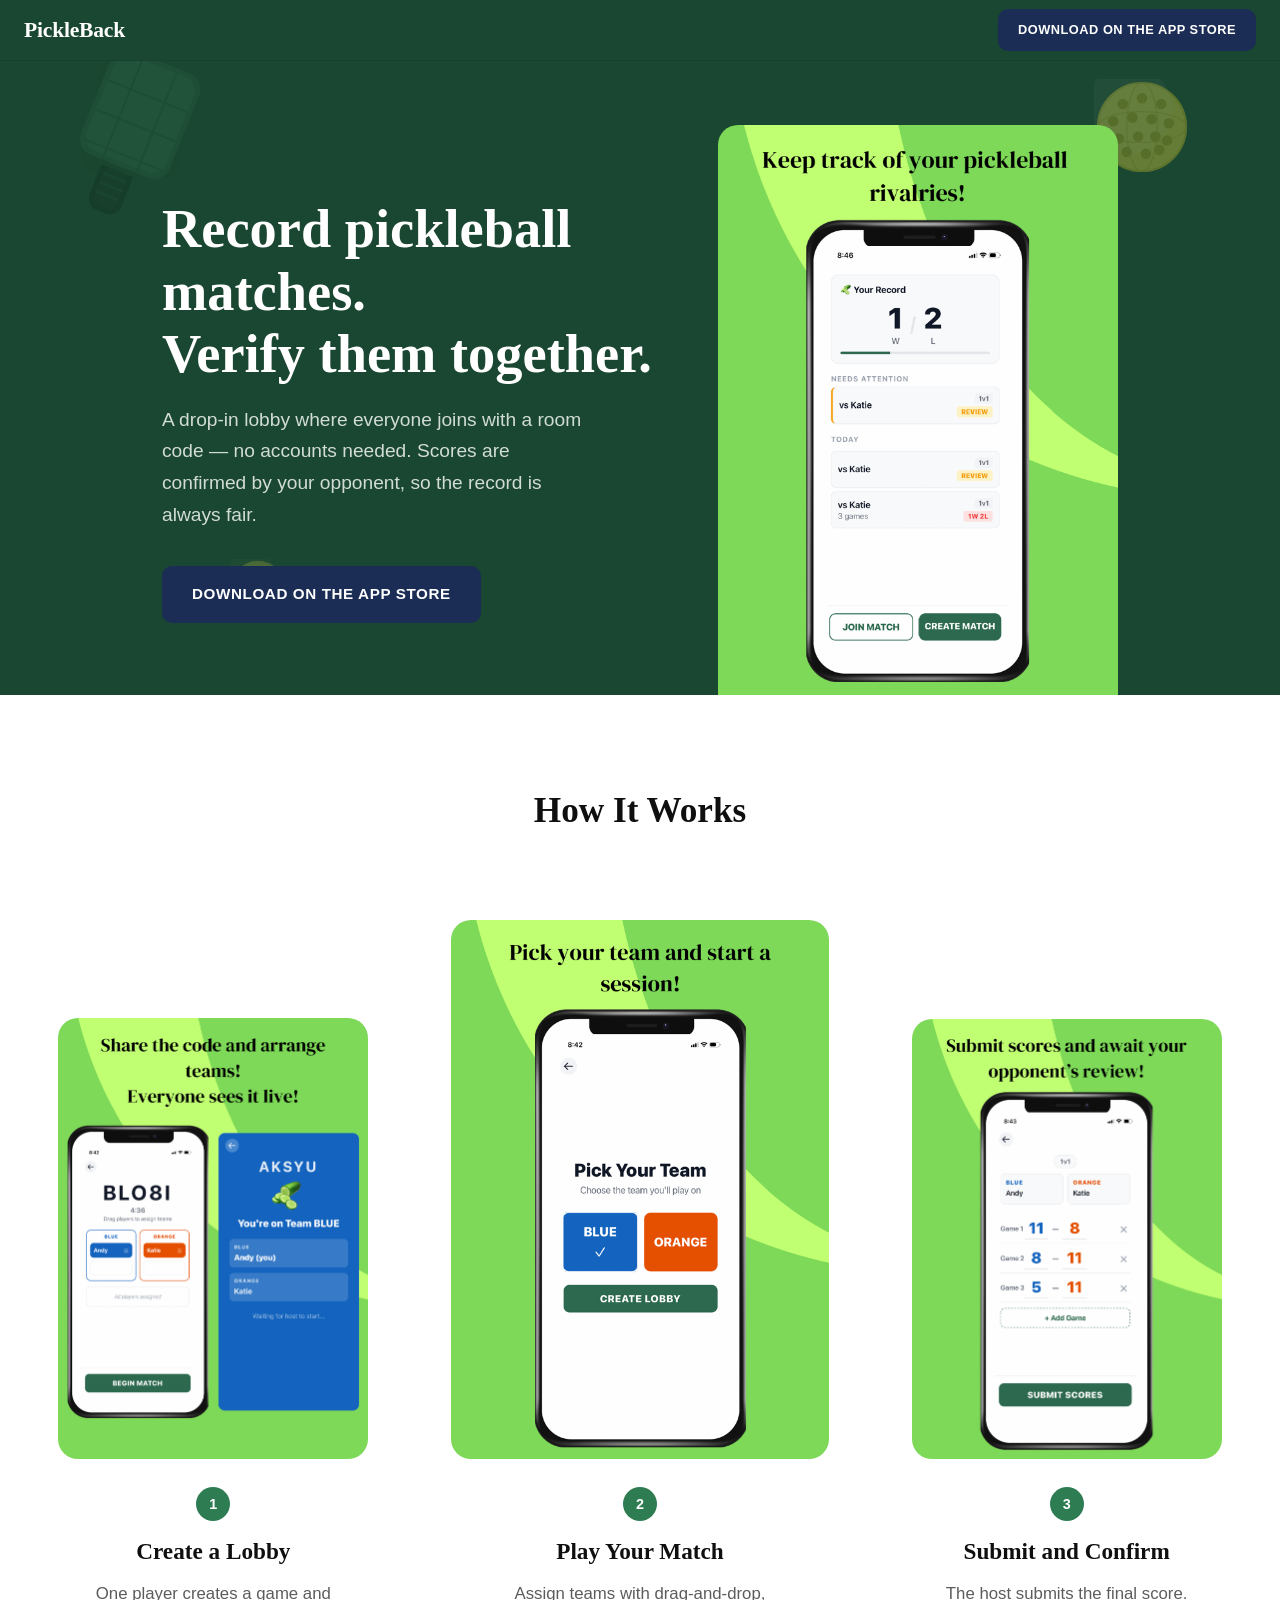
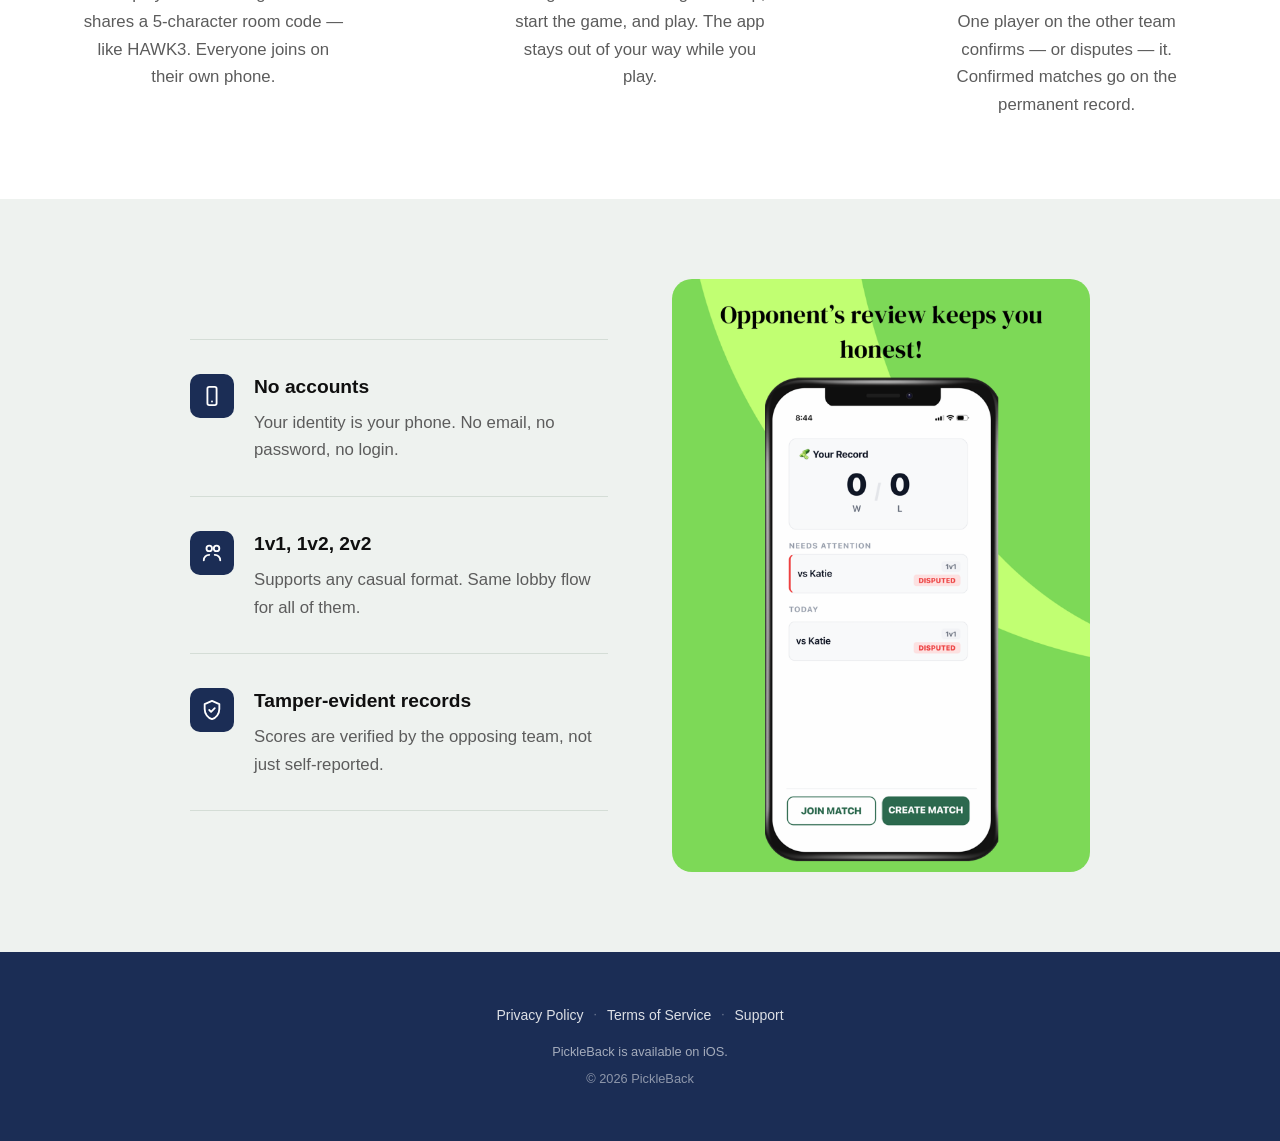
==== index.html @ de9f988d "initial product site" ====
<!DOCTYPE html>
<html lang="en">
<head>
  <meta charset="UTF-8">
  <meta name="viewport" content="width=device-width, initial-scale=1.0">
  <title>PickleBack — Record and verify pickleball matches</title>
  <meta name="description" content="PickleBack — record and verify casual pickleball match results with your phone. No account required.">
  <meta property="og:title" content="PickleBack">
  <meta property="og:description" content="Record pickleball matches. Verify them together.">
  <meta property="og:image" content="/og-image.png">
  <meta property="og:url" content="https://getpickleback.com">
  <meta name="twitter:card" content="summary_large_image">
  <link rel="stylesheet" href="assets/styles.css">
</head>
<body>

  <!-- Nav -->
  <nav class="nav">
    <div class="nav-inner">
      <a href="./" class="nav-logo">PickleBack</a>
      <a href="#" class="btn btn-dark btn-sm">Download on the App Store</a>
    </div>
  </nav>

  <!-- Hero -->
  <section class="hero">

    <!-- Decorative pickleballs and paddle -->
    <div class="hero-decorations" aria-hidden="true">

      <!-- Paddle (top-left, tilted) -->
      <svg class="deco deco-paddle" viewBox="0 0 90 140" xmlns="http://www.w3.org/2000/svg">
        <!-- Handle -->
        <rect x="31" y="96" width="28" height="42" rx="10" fill="#0a2416"/>
        <rect x="35" y="100" width="20" height="34" rx="7" fill="#122d1c"/>
        <!-- Grip wrapping lines -->
        <line x1="35" y1="108" x2="55" y2="108" stroke="#1a4030" stroke-width="2"/>
        <line x1="35" y1="116" x2="55" y2="116" stroke="#1a4030" stroke-width="2"/>
        <line x1="35" y1="124" x2="55" y2="124" stroke="#1a4030" stroke-width="2"/>
        <!-- Paddle head -->
        <rect x="4" y="4" width="82" height="96" rx="16" fill="#2a6644"/>
        <!-- Surface highlight -->
        <rect x="10" y="10" width="70" height="84" rx="12" fill="#3a8058" opacity="0.5"/>
        <!-- Edge guard -->
        <rect x="4" y="4" width="82" height="96" rx="16" fill="none" stroke="#1a4731" stroke-width="4"/>
        <!-- Honeycomb grid -->
        <line x1="30" y1="10" x2="30" y2="100" stroke="#1a4731" stroke-width="1.5" opacity="0.5"/>
        <line x1="60" y1="10" x2="60" y2="100" stroke="#1a4731" stroke-width="1.5" opacity="0.5"/>
        <line x1="10" y1="36" x2="80" y2="36" stroke="#1a4731" stroke-width="1.5" opacity="0.5"/>
        <line x1="10" y1="62" x2="80" y2="62" stroke="#1a4731" stroke-width="1.5" opacity="0.5"/>
        <line x1="10" y1="88" x2="80" y2="88" stroke="#1a4731" stroke-width="1.5" opacity="0.5"/>
      </svg>

      <!-- Ball 1 (large, top-right) -->
      <svg class="deco deco-ball-lg" viewBox="0 0 100 100" xmlns="http://www.w3.org/2000/svg">
        <circle cx="50" cy="50" r="46" fill="#F0E040" stroke="#D4C428" stroke-width="2"/>
        <circle cx="36" cy="32" r="46" fill="white" opacity="0.1"/>
        <!-- Holes -->
        <circle cx="30" cy="26" r="5.5" fill="#C8B820"/>
        <circle cx="50" cy="20" r="5.5" fill="#C8B820"/>
        <circle cx="70" cy="26" r="5.5" fill="#C8B820"/>
        <circle cx="20" cy="44" r="5.5" fill="#C8B820"/>
        <circle cx="40" cy="40" r="5.5" fill="#C8B820"/>
        <circle cx="60" cy="42" r="5.5" fill="#C8B820"/>
        <circle cx="78" cy="46" r="5.5" fill="#C8B820"/>
        <circle cx="26" cy="62" r="5.5" fill="#C8B820"/>
        <circle cx="46" cy="60" r="5.5" fill="#C8B820"/>
        <circle cx="64" cy="60" r="5.5" fill="#C8B820"/>
        <circle cx="76" cy="64" r="5.5" fill="#C8B820"/>
        <circle cx="34" cy="76" r="5.5" fill="#C8B820"/>
        <circle cx="54" cy="78" r="5.5" fill="#C8B820"/>
        <circle cx="68" cy="74" r="5.5" fill="#C8B820"/>
        <!-- Seams -->
        <ellipse cx="50" cy="50" rx="46" ry="16" fill="none" stroke="#C8B820" stroke-width="1.5" opacity="0.5"/>
        <ellipse cx="50" cy="50" rx="16" ry="46" fill="none" stroke="#C8B820" stroke-width="1.5" opacity="0.5"/>
      </svg>

      <!-- Ball 2 (small, bottom-left) -->
      <svg class="deco deco-ball-sm" viewBox="0 0 100 100" xmlns="http://www.w3.org/2000/svg">
        <circle cx="50" cy="50" r="46" fill="#F0E040" stroke="#D4C428" stroke-width="2"/>
        <circle cx="36" cy="32" r="46" fill="white" opacity="0.1"/>
        <circle cx="30" cy="26" r="5.5" fill="#C8B820"/>
        <circle cx="50" cy="20" r="5.5" fill="#C8B820"/>
        <circle cx="70" cy="26" r="5.5" fill="#C8B820"/>
        <circle cx="20" cy="44" r="5.5" fill="#C8B820"/>
        <circle cx="40" cy="40" r="5.5" fill="#C8B820"/>
        <circle cx="60" cy="42" r="5.5" fill="#C8B820"/>
        <circle cx="78" cy="46" r="5.5" fill="#C8B820"/>
        <circle cx="26" cy="62" r="5.5" fill="#C8B820"/>
        <circle cx="46" cy="60" r="5.5" fill="#C8B820"/>
        <circle cx="64" cy="60" r="5.5" fill="#C8B820"/>
        <circle cx="34" cy="76" r="5.5" fill="#C8B820"/>
        <circle cx="54" cy="78" r="5.5" fill="#C8B820"/>
        <ellipse cx="50" cy="50" rx="46" ry="16" fill="none" stroke="#C8B820" stroke-width="1.5" opacity="0.5"/>
        <ellipse cx="50" cy="50" rx="16" ry="46" fill="none" stroke="#C8B820" stroke-width="1.5" opacity="0.5"/>
      </svg>

    </div>

    <div class="hero-content">
      <h1>Record pickleball matches.<br>Verify them together.</h1>
      <p class="sub-tagline">A drop-in lobby where everyone joins with a room code — no accounts needed. Scores are confirmed by your opponent, so the record is always fair.</p>
      <a href="#" class="btn btn-dark">Download on the App Store</a>
    </div>
    <div class="hero-screenshot">
      <img src="pickleback-ss/intro.png" alt="PickleBack showing your match record and recent games" width="260">
    </div>
  </section>

  <!-- How It Works -->
  <section class="how-it-works">
    <div class="container">
      <h2 class="section-title">How It Works</h2>
      <div class="steps">

        <div class="step">
          <div class="step-screenshot-wrap">
            <img src="pickleback-ss/lobby.png" alt="App screen showing lobby with room code BLO8I and team drag-and-drop">
          </div>
          <span class="step-number">1</span>
          <h3>Create a Lobby</h3>
          <p>One player creates a game and shares a 5-character room code — like HAWK3. Everyone joins on their own phone.</p>
        </div>

        <div class="step">
          <div class="step-screenshot-wrap">
            <img src="pickleback-ss/team-selection.png" alt="Host and player views showing team assignment" class="wide">
          </div>
          <span class="step-number">2</span>
          <h3>Play Your Match</h3>
          <p>Assign teams with drag-and-drop, start the game, and play. The app stays out of your way while you play.</p>
        </div>

        <div class="step">
          <div class="step-screenshot-wrap">
            <img src="pickleback-ss/game-submit.png" alt="Score submission screen showing game results">
          </div>
          <span class="step-number">3</span>
          <h3>Submit and Confirm</h3>
          <p>The host submits the final score. One player on the other team confirms — or disputes — it. Confirmed matches go on the permanent record.</p>
        </div>

      </div>
    </div>
  </section>

  <!-- Feature Highlights -->
  <section class="features">
    <div class="container">
      <div class="features-grid">

        <div class="feature-items">

          <div class="feature">
            <div class="feature-icon">
              <svg width="22" height="22" viewBox="0 0 24 24" fill="none" xmlns="http://www.w3.org/2000/svg">
                <rect x="7" y="2" width="10" height="20" rx="2" stroke="#ffffff" stroke-width="2"/>
                <circle cx="12" cy="18" r="1" fill="#ffffff"/>
              </svg>
            </div>
            <div class="feature-text">
              <h4>No accounts</h4>
              <p>Your identity is your phone. No email, no password, no login.</p>
            </div>
          </div>

          <div class="feature">
            <div class="feature-icon">
              <svg width="22" height="22" viewBox="0 0 24 24" fill="none" xmlns="http://www.w3.org/2000/svg">
                <circle cx="9" cy="7" r="3" stroke="#ffffff" stroke-width="2"/>
                <path d="M3 20c0-3.314 2.686-6 6-6" stroke="#ffffff" stroke-width="2" stroke-linecap="round"/>
                <circle cx="17" cy="7" r="3" stroke="#ffffff" stroke-width="2"/>
                <path d="M21 20c0-3.314-2.686-6-6-6" stroke="#ffffff" stroke-width="2" stroke-linecap="round"/>
              </svg>
            </div>
            <div class="feature-text">
              <h4>1v1, 1v2, 2v2</h4>
              <p>Supports any casual format. Same lobby flow for all of them.</p>
            </div>
          </div>

          <div class="feature">
            <div class="feature-icon">
              <svg width="22" height="22" viewBox="0 0 24 24" fill="none" xmlns="http://www.w3.org/2000/svg">
                <path d="M12 2L4 5.5V11c0 5.25 3.5 9.74 8 11 4.5-1.26 8-5.75 8-11V5.5L12 2z" stroke="#ffffff" stroke-width="2" stroke-linejoin="round"/>
                <path d="M9 12l2 2 4-4" stroke="#ffffff" stroke-width="2" stroke-linecap="round" stroke-linejoin="round"/>
              </svg>
            </div>
            <div class="feature-text">
              <h4>Tamper-evident records</h4>
              <p>Scores are verified by the opposing team, not just self-reported.</p>
            </div>
          </div>

        </div>

        <div class="features-image">
          <img src="pickleback-ss/dispute.png" alt="Match history showing a disputed result">
        </div>

      </div>
    </div>
  </section>

  <!-- Footer -->
  <footer class="footer">
    <nav class="footer-links">
      <a href="privacy/index.html">Privacy Policy</a>
      <span class="dot">·</span>
      <a href="terms/index.html">Terms of Service</a>
      <span class="dot">·</span>
      <a href="support/index.html">Support</a>
    </nav>
    <p class="footer-note">PickleBack is available on iOS.</p>
    <p class="footer-copyright">© 2026 PickleBack</p>
  </footer>

</body>
</html>
---- assets/styles.css ----
/* ===== Reset & Base ===== */
*, *::before, *::after {
  box-sizing: border-box;
  margin: 0;
  padding: 0;
}

:root {
  --green: #1A4731;        /* dark forest green — nav, hero, page-header */
  --green-accent: #2E7D52; /* medium green — step numbers, rule underlines */
  --navy: #1B2D55;         /* deep navy — buttons, footer, feature icons */
  --navy-hover: #243870;
  --white: #ffffff;
  --off-white: #EEF2EF;
  --text: #0f0f0f;
  --text-on-dark: #E6EDE8;
  --text-muted: #5c5c5c;
  --border: #D4DDD6;
  --radius: 14px;
  --max-w: 1280px;
}

html { scroll-behavior: smooth; }

body {
  font-family: -apple-system, BlinkMacSystemFont, 'Segoe UI', Roboto, Helvetica, Arial, sans-serif;
  color: var(--text);
  background: var(--white);
  line-height: 1.6;
  -webkit-font-smoothing: antialiased;
}

/* ===== Utility ===== */
.container {
  max-width: var(--max-w);
  margin: 0 auto;
  padding: 0 24px;
}

/* ===== Buttons ===== */
.btn {
  display: inline-block;
  padding: 14px 28px;
  border-radius: 10px;
  font-weight: 700;
  font-size: 0.95rem;
  text-decoration: none;
  letter-spacing: 0.04em;
  text-transform: uppercase;
  transition: opacity 0.15s, transform 0.1s;
  cursor: pointer;
}
.btn:hover { opacity: 0.88; transform: translateY(-1px); }
.btn-dark {
  background: var(--navy);
  color: var(--white);
  border: 2px solid var(--navy);
}
.btn-dark:hover { background: var(--navy-hover); border-color: var(--navy-hover); opacity: 1; }
.btn-outline {
  background: transparent;
  color: var(--navy);
  border: 2px solid var(--navy);
}
.btn-sm {
  padding: 9px 18px;
  font-size: 0.8rem;
}

/* ===== Nav ===== */
.nav {
  background: var(--green);
  position: sticky;
  top: 0;
  z-index: 100;
  border-bottom: 1px solid rgba(0,0,0,0.08);
}
.nav-inner {
  max-width: var(--max-w);
  margin: 0 auto;
  padding: 0 24px;
  height: 60px;
  display: flex;
  align-items: center;
  justify-content: space-between;
  gap: 16px;
}
.nav-logo {
  font-family: Georgia, 'Times New Roman', serif;
  font-weight: 700;
  font-size: 1.35rem;
  color: var(--white);
  letter-spacing: -0.01em;
  text-decoration: none;
}

/* ===== Hero ===== */
.hero {
  background: var(--green);
  padding: 64px 24px 0;
  display: flex;
  align-items: flex-end;
  justify-content: center;
  gap: 56px;
  overflow: hidden;
  position: relative;
}

/* Decorative equipment illustrations */
.hero-decorations {
  position: absolute;
  inset: 0;
  pointer-events: none;
  z-index: 0;
}
.deco { position: absolute; }
.deco-paddle {
  width: 110px;
  top: -12px;
  left: 6%;
  transform: rotate(22deg);
  opacity: 0.28;
}
.deco-ball-lg {
  width: 96px;
  top: 18px;
  right: 7%;
  opacity: 0.35;
}
.deco-ball-sm {
  width: 56px;
  bottom: 80px;
  left: 18%;
  opacity: 0.22;
}
.hero-content,
.hero-screenshot {
  position: relative;
  z-index: 1;
}
.hero-content {
  max-width: 500px;
  padding-bottom: 72px;
  flex-shrink: 0;
}
.hero h1 {
  font-family: Georgia, 'Times New Roman', serif;
  font-size: clamp(2.3rem, 5vw, 3.4rem);
  font-weight: 700;
  line-height: 1.15;
  margin-bottom: 18px;
  color: var(--white);
}
.hero .sub-tagline {
  font-size: 1.2rem;
  color: var(--text-on-dark);
  opacity: 0.9;
  margin-bottom: 36px;
  max-width: 420px;
  line-height: 1.65;
}
.hero-screenshot {
  flex-shrink: 0;
  align-self: flex-end;
}
.hero-screenshot img {
  display: block;
  width: 400px;
  height: auto;
  border-radius: 20px 20px 0 0;
}

/* ===== How It Works ===== */
.how-it-works {
  padding: 88px 0 80px;
  background: var(--white);
}
.section-title {
  font-family: Georgia, 'Times New Roman', serif;
  font-size: 2.2rem;
  text-align: center;
  margin-bottom: 60px;
  color: var(--text);
}
.steps {
  display: grid;
  grid-template-columns: repeat(3, minmax(0, 1fr));
  gap: 48px;
}
.step {
  display: flex;
  flex-direction: column;
  align-items: center;
  text-align: center;
}
.step-screenshot-wrap {
  height: 560px;
  display: flex;
  align-items: flex-end;
  justify-content: center;
  margin-bottom: 28px;
}
.step-screenshot-wrap img {
  width: 310px;
  max-width: 100%;
  height: auto;
  display: block;
  border-radius: 20px;
}
.step-screenshot-wrap img.wide {
  width: 380px;
  max-width: 100%;
}
.step-number {
  display: inline-flex;
  align-items: center;
  justify-content: center;
  width: 34px;
  height: 34px;
  background: var(--green-accent);
  border-radius: 50%;
  font-weight: 800;
  font-size: 0.9rem;
  margin-bottom: 12px;
  color: var(--white);
  flex-shrink: 0;
}
.step h3 {
  font-family: Georgia, 'Times New Roman', serif;
  font-size: 1.45rem;
  margin-bottom: 10px;
  color: var(--text);
}
.step p {
  font-size: 1.05rem;
  color: var(--text-muted);
  max-width: 260px;
  line-height: 1.65;
}

/* ===== Features ===== */
.features {
  background: var(--off-white);
  padding: 80px 0;
}
.features-grid {
  display: grid;
  grid-template-columns: 1fr 1fr;
  gap: 64px;
  align-items: center;
  max-width: 900px;
  margin: 0 auto;
}
.feature-items {
  display: flex;
  flex-direction: column;
}
.feature {
  display: flex;
  align-items: flex-start;
  gap: 20px;
  padding: 32px 0;
  border-bottom: 1px solid var(--border);
}
.feature:first-child { border-top: 1px solid var(--border); }
.feature-icon {
  width: 44px;
  height: 44px;
  display: flex;
  align-items: center;
  justify-content: center;
  background: var(--navy);
  border-radius: 10px;
  flex-shrink: 0;
  margin-top: 2px;
}
.feature-icon svg { display: block; }
.feature-text h4 {
  font-size: 1.2rem;
  font-weight: 700;
  margin-bottom: 6px;
  color: var(--text);
}
.feature-text p {
  font-size: 1.05rem;
  color: var(--text-muted);
  line-height: 1.65;
}
.features-image img {
  width: 100%;
  height: 100%;
  object-fit: cover;
  display: block;
  border-radius: 20px;
}

/* ===== Footer ===== */
.footer {
  background: var(--navy);
  color: var(--white);
  padding: 52px 24px;
  text-align: center;
}
.footer-links {
  display: flex;
  justify-content: center;
  align-items: center;
  gap: 10px;
  flex-wrap: wrap;
  margin-bottom: 16px;
}
.footer-links a {
  color: var(--white);
  text-decoration: none;
  font-size: 0.875rem;
  opacity: 0.85;
}
.footer-links a:hover { opacity: 1; text-decoration: underline; }
.footer-links .dot { opacity: 0.4; font-size: 0.75rem; }
.footer-note {
  font-size: 0.8rem;
  opacity: 0.6;
  margin-top: 10px;
}
.footer-copyright {
  font-size: 0.8rem;
  opacity: 0.5;
  margin-top: 6px;
}

/* ===== Page Header (legal + support) ===== */
.page-header {
  background: var(--green);
  padding: 52px 24px 48px;
  text-align: center;
}
.page-header h1 {
  font-family: Georgia, 'Times New Roman', serif;
  font-size: 2.5rem;
  color: var(--white);
  margin-bottom: 10px;
}
.page-header .meta {
  font-size: 1rem;
  color: var(--text-on-dark);
  opacity: 0.75;
}
.page-header p {
  font-size: 1.15rem;
  color: var(--text-on-dark);
  opacity: 0.9;
  max-width: 500px;
  margin: 10px auto 0;
  line-height: 1.65;
}

/* ===== Legal Body ===== */
.legal-body {
  max-width: 720px;
  margin: 0 auto;
  padding: 64px 24px 80px;
}
.legal-body h2 {
  font-family: Georgia, 'Times New Roman', serif;
  font-size: 1.4rem;
  color: var(--text);
  margin-top: 44px;
  margin-bottom: 14px;
  padding-bottom: 8px;
  border-bottom: 2px solid var(--green-accent);
}
.legal-body h2:first-child { margin-top: 0; }
.legal-body p {
  margin-bottom: 14px;
  font-size: 1.05rem;
  color: var(--text-muted);
  line-height: 1.75;
}
.legal-body ul, .legal-body ol {
  margin: 0 0 16px 24px;
  font-size: 1.05rem;
  color: var(--text-muted);
  line-height: 1.75;
}
.legal-body li { margin-bottom: 6px; }
.legal-body strong { color: var(--text); }
.legal-body a { color: var(--navy); }
.legal-body table {
  width: 100%;
  border-collapse: collapse;
  margin: 20px 0 24px;
  font-size: 0.875rem;
}
.legal-body th {
  text-align: left;
  padding: 10px 14px;
  background: var(--off-white);
  border-bottom: 2px solid var(--border);
  font-weight: 600;
  color: var(--text);
}
.legal-body td {
  padding: 10px 14px;
  border-bottom: 1px solid var(--border);
  color: var(--text-muted);
  vertical-align: top;
  line-height: 1.65;
}

/* ===== Support Body ===== */
.support-body {
  max-width: 680px;
  margin: 0 auto;
  padding: 64px 24px 80px;
}
.support-email-card {
  background: var(--off-white);
  border-radius: var(--radius);
  padding: 28px 24px;
  margin-bottom: 52px;
  text-align: center;
  border: 1px solid var(--border);
}
.support-email-card p {
  color: var(--text-muted);
  font-size: 0.9rem;
  margin-bottom: 10px;
}
.support-email-card a {
  font-size: 1.4rem;
  font-weight: 700;
  color: var(--navy);
  text-decoration: none;
}
.support-email-card a:hover { text-decoration: underline; }
.faq-heading {
  font-family: Georgia, 'Times New Roman', serif;
  font-size: 1.75rem;
  color: var(--text);
  margin-bottom: 32px;
}
.faq-item {
  margin-bottom: 0;
  padding: 28px 0;
  border-bottom: 1px solid var(--border);
}
.faq-item:first-of-type { border-top: 1px solid var(--border); }
.faq-item h3 {
  font-size: 1.15rem;
  font-weight: 700;
  color: var(--text);
  margin-bottom: 10px;
  line-height: 1.4;
}
.faq-item p {
  font-size: 1.05rem;
  color: var(--text-muted);
  line-height: 1.75;
}

/* ===== Responsive ===== */
@media (max-width: 800px) {
  .hero {
    flex-direction: column;
    align-items: center;
    text-align: center;
    padding-bottom: 40px;
  }
  .hero-content {
    padding-bottom: 0;
  }
  .hero .sub-tagline {
    margin-left: auto;
    margin-right: auto;
  }
  .hero-screenshot { display: none; }

  .steps {
    grid-template-columns: 1fr;
    gap: 48px;
  }
  .step-screenshot-wrap {
    height: auto;
    margin-bottom: 20px;
  }

  .features-grid {
    grid-template-columns: 1fr;
  }
  .features-image { display: none; }
}

@media (max-width: 480px) {
  .nav-inner .btn { display: none; }
  .hero { padding-top: 44px; }
}
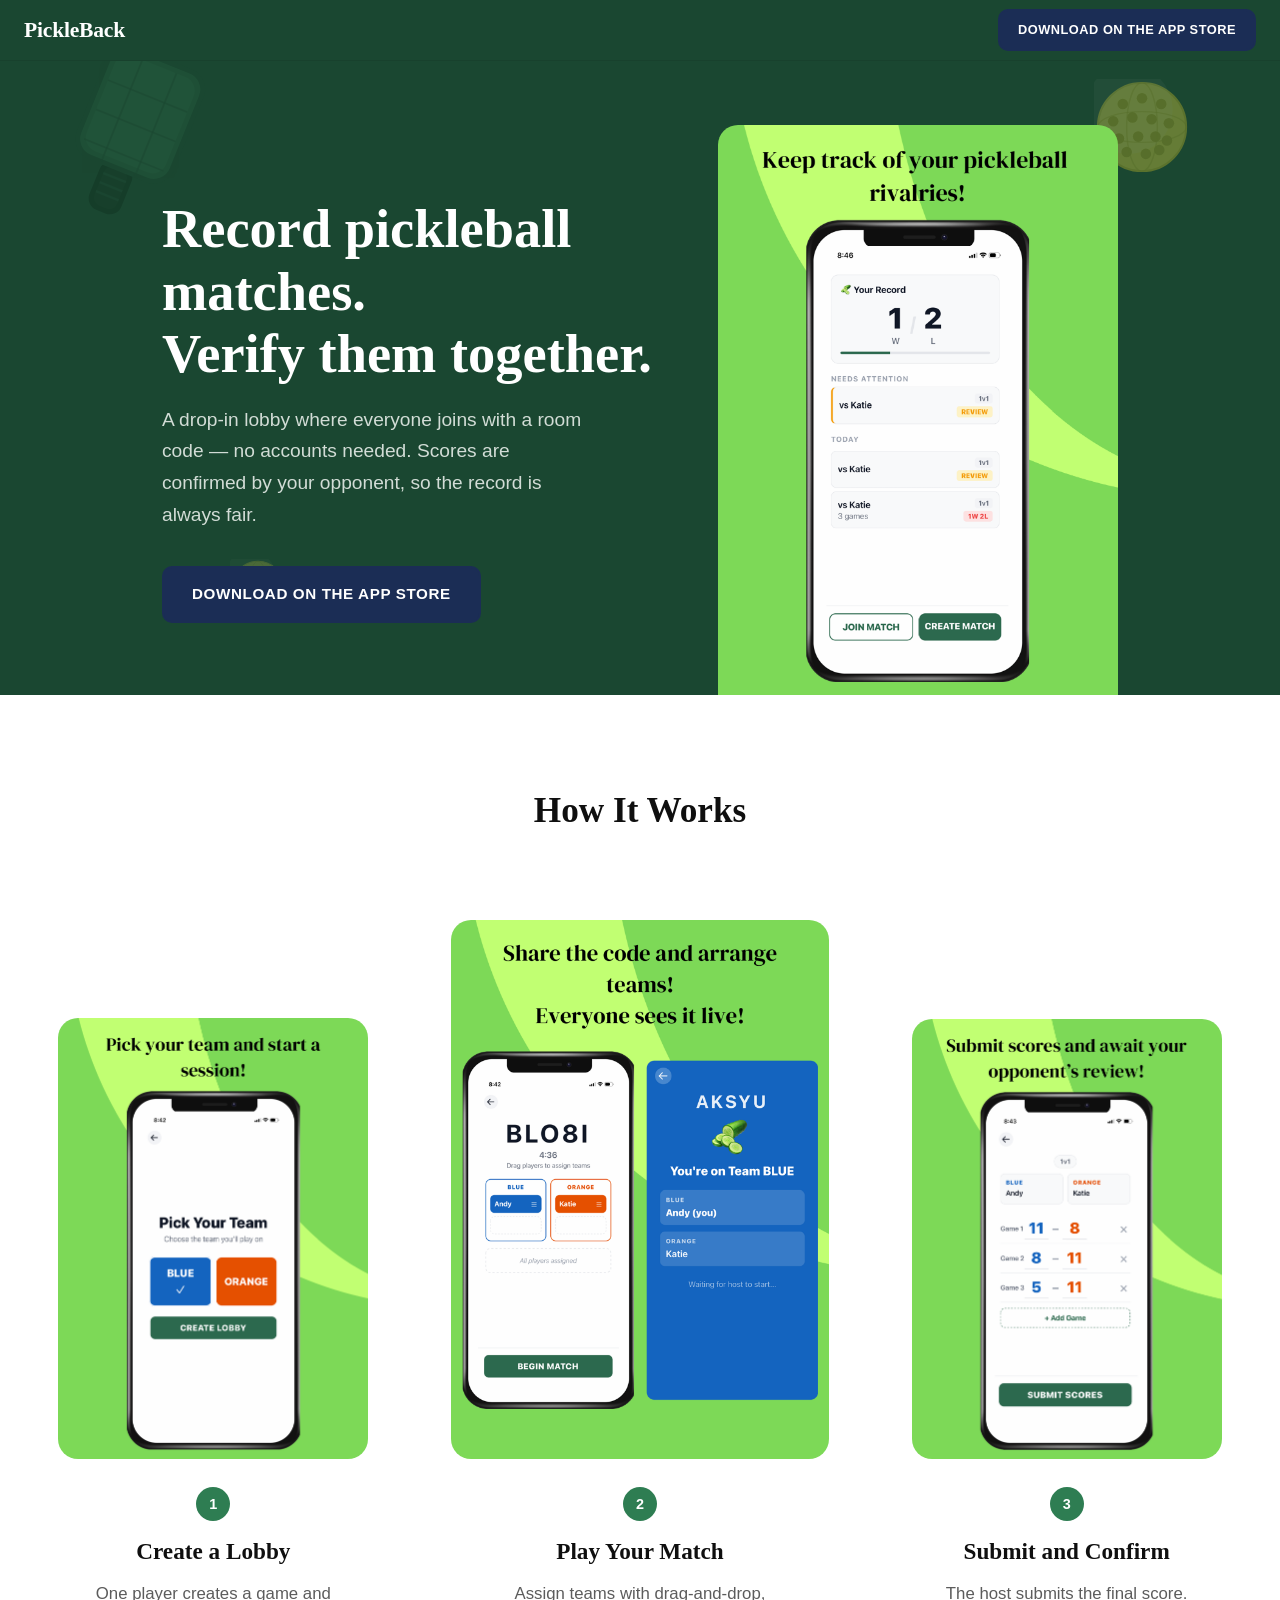
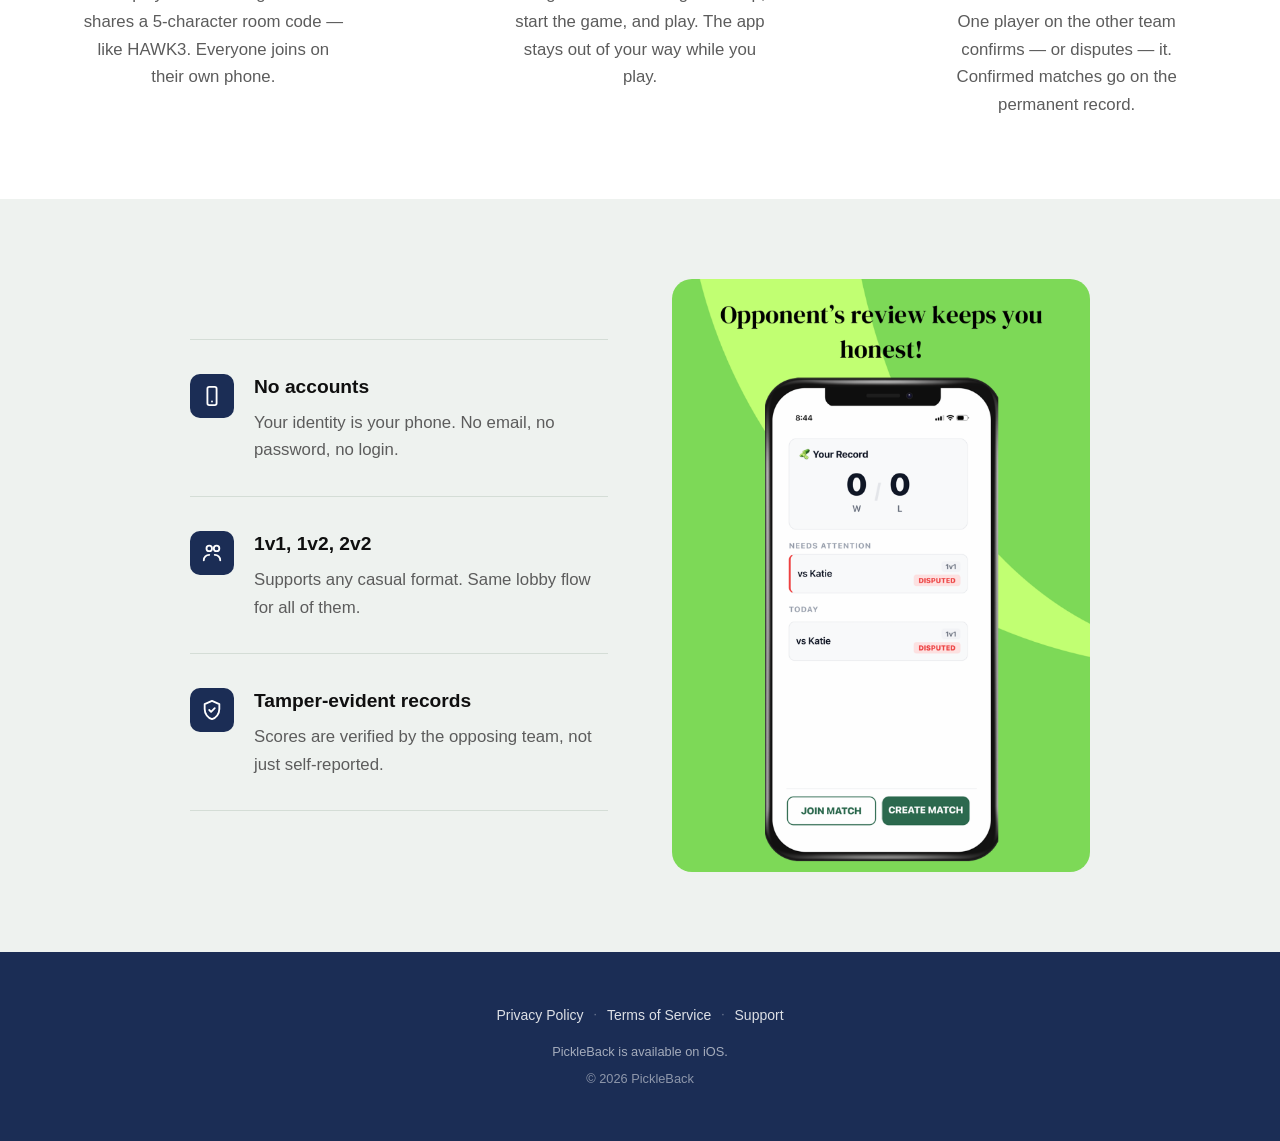
==== commit 9032caf4: "added link to PickleBack on App Store and swapped images 1 and 2" ====
--- a/index.html
+++ b/index.html
@@ -18,7 +18,7 @@
   <nav class="nav">
     <div class="nav-inner">
       <a href="./" class="nav-logo">PickleBack</a>
-      <a href="#" class="btn btn-dark btn-sm">Download on the App Store</a>
+      <a href="https://apps.apple.com/us/app/pickleback/id6776888044" class="btn btn-dark btn-sm">Download on the App Store</a>
     </div>
   </nav>
 
@@ -100,7 +100,7 @@
     <div class="hero-content">
       <h1>Record pickleball matches.<br>Verify them together.</h1>
       <p class="sub-tagline">A drop-in lobby where everyone joins with a room code — no accounts needed. Scores are confirmed by your opponent, so the record is always fair.</p>
-      <a href="#" class="btn btn-dark">Download on the App Store</a>
+      <a href="https://apps.apple.com/us/app/pickleback/id6776888044" class="btn btn-dark">Download on the App Store</a>
     </div>
     <div class="hero-screenshot">
       <img src="pickleback-ss/intro.png" alt="PickleBack showing your match record and recent games" width="260">
@@ -115,7 +115,7 @@
 
         <div class="step">
           <div class="step-screenshot-wrap">
-            <img src="pickleback-ss/lobby.png" alt="App screen showing lobby with room code BLO8I and team drag-and-drop">
+            <img src="pickleback-ss/team-selection.png" alt="App screen showing lobby with room code BLO8I and team drag-and-drop">
           </div>
           <span class="step-number">1</span>
           <h3>Create a Lobby</h3>
@@ -124,7 +124,7 @@
 
         <div class="step">
           <div class="step-screenshot-wrap">
-            <img src="pickleback-ss/team-selection.png" alt="Host and player views showing team assignment" class="wide">
+            <img src="pickleback-ss/lobby.png" alt="Host and player views showing team assignment" class="wide">
           </div>
           <span class="step-number">2</span>
           <h3>Play Your Match</h3>
